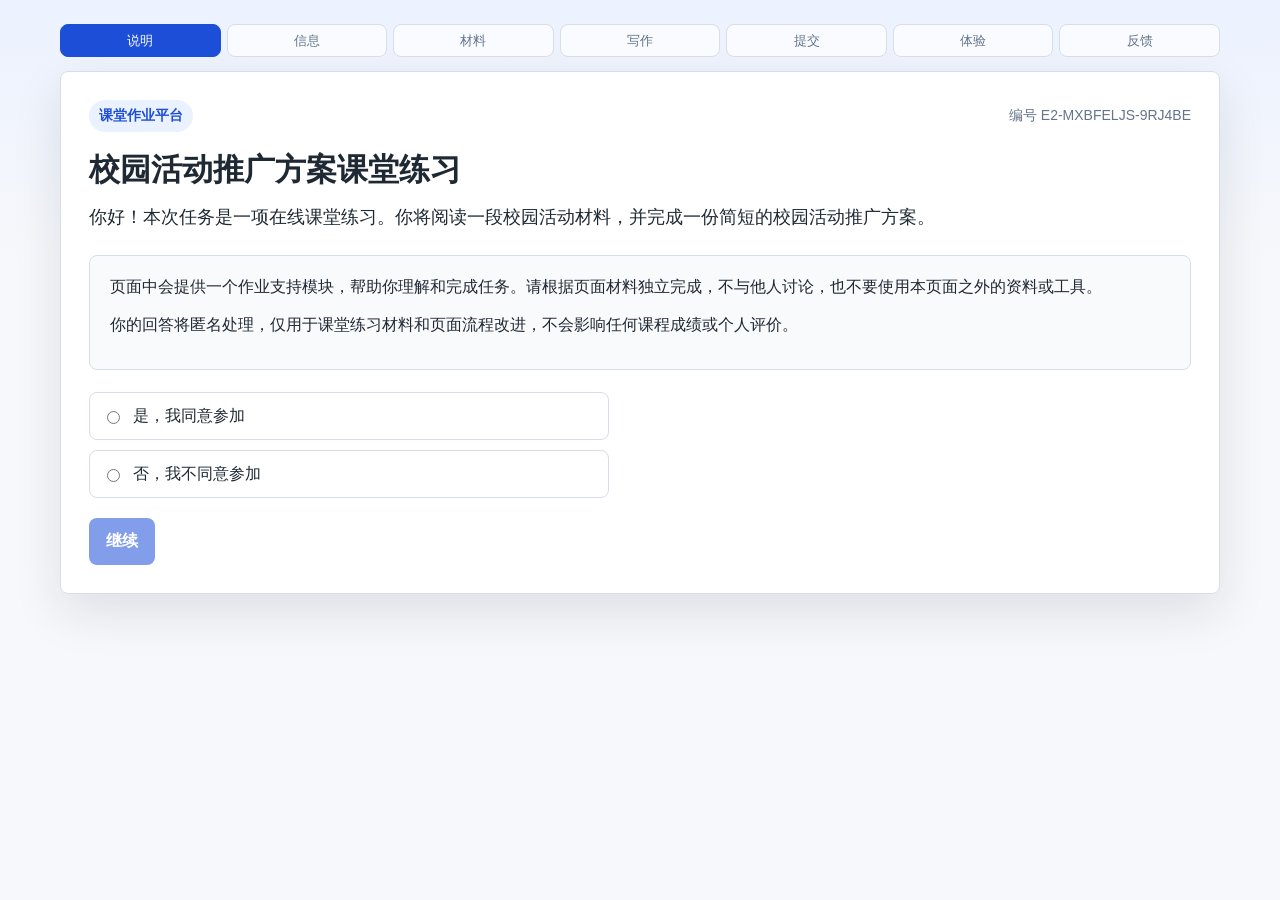
==== experiment2-absorption-static/index.html @ 51a8e1a7 "Add absorption experiment static page" ====
<!doctype html>
<html lang="zh-CN">
  <head>
    <meta charset="utf-8" />
    <meta name="viewport" content="width=device-width, initial-scale=1" />
    <title>校园活动推广方案课堂练习</title>
    <link rel="stylesheet" href="./styles.css" />
  </head>
  <body>
    <main class="app-shell">
      <nav class="progress-strip" aria-label="练习进度">
        <span data-step="consent" class="active">说明</span>
        <span data-step="profile">信息</span>
        <span data-step="task">材料</span>
        <span data-step="writing">写作</span>
        <span data-step="choice">提交</span>
        <span data-step="mediator">体验</span>
        <span data-step="posttest">反馈</span>
      </nav>

      <section id="screen-consent" class="screen active" aria-labelledby="consent-title">
        <div class="topline">
          <span class="badge">课堂作业平台</span>
          <span id="participant-label" class="muted"></span>
        </div>
        <h1 id="consent-title">校园活动推广方案课堂练习</h1>
        <p class="lead">
          你好！本次任务是一项在线课堂练习。你将阅读一段校园活动材料，并完成一份简短的校园活动推广方案。
        </p>
        <div class="notice">
          <p>页面中会提供一个作业支持模块，帮助你理解和完成任务。请根据页面材料独立完成，不与他人讨论，也不要使用本页面之外的资料或工具。</p>
          <p>你的回答将匿名处理，仅用于课堂练习材料和页面流程改进，不会影响任何课程成绩或个人评价。</p>
        </div>
        <div class="choice-list" role="radiogroup" aria-labelledby="consent-title">
          <label class="option-row">
            <input type="radio" name="consent" value="yes" />
            <span>是，我同意参加</span>
          </label>
          <label class="option-row">
            <input type="radio" name="consent" value="no" />
            <span>否，我不同意参加</span>
          </label>
        </div>
        <div class="button-row">
          <button id="btn-consent" class="primary" type="button" disabled>继续</button>
        </div>
      </section>

      <section id="screen-profile" class="screen" aria-labelledby="profile-title">
        <div class="topline">
          <span class="badge">前置信息</span>
          <span class="muted">请按实际情况作答</span>
        </div>
        <h1 id="profile-title">开始前，请填写以下信息</h1>
        <form id="profile-form" class="form-grid"></form>
        <div class="button-row">
          <button id="btn-profile-next" class="primary" type="button">进入材料页</button>
        </div>
      </section>

      <section id="screen-task" class="screen" aria-labelledby="task-title">
        <div class="topline">
          <span class="badge">作业材料</span>
          <span id="condition-label" class="muted"></span>
        </div>
        <h1 id="task-title">校园社团活动推广方案</h1>
        <div class="split-layout">
          <article class="material-panel">
            <h2>共同材料</h2>
            <p>
              学校某公益社团计划在下个月举办一次“旧物交换与环保市集”活动。活动希望鼓励学生把闲置书籍、文具、小家电、衣物等带到现场交换或捐赠，减少浪费，也帮助同学获得需要的物品。活动地点计划设在大学生活动中心广场，时间为周六下午。
            </p>
            <p>
              目前社团成员担心活动知晓度不高、参与人数不足，也担心同学觉得旧物交换麻烦、不愿意提前准备物品。社团希望设计一份校园推广方案，吸引更多学生了解、报名并参与活动。
            </p>
          </article>
          <aside class="requirements-panel">
            <h2>作业要求</h2>
            <ul>
              <li>正式写作时间为 <strong id="main-duration-label">15 分钟</strong>。</li>
              <li>建议字数为 300-450 字。</li>
              <li>方案应包括：目标参与者、一个活动主题或核心创意、两项具体推广方式、一项提高参与意愿的设计。</li>
              <li>只要四个部分均有作答，即视为完成基本任务。</li>
            </ul>
          </aside>
        </div>
        <div class="button-row">
          <button id="btn-task-next" class="primary" type="button">开始正式作业</button>
        </div>
      </section>

      <section id="screen-writing" class="screen writing-screen" aria-labelledby="writing-title">
        <div class="topline fixed-topline">
          <span class="badge">正式作业</span>
          <span id="timer-main" class="timer">12:00</span>
        </div>
        <h1 id="writing-title">请完成校园活动推广方案</h1>
        <p class="compact-hint">请在下方输入你的推广方案。达到基本要求后，可以提前点击“完成正式作业”。</p>
        <div class="writing-layout">
          <aside id="support-sidebar" class="support-sidebar" aria-label="作业支持模块"></aside>
          <div class="editor-wrap">
            <label for="report-editor">校园活动推广方案正文</label>
            <div class="structure-note">请包括：目标参与者、活动主题或核心创意、两项具体推广方式、一项提高参与意愿的设计。</div>
            <textarea id="report-editor" spellcheck="false" placeholder="请在这里输入你的校园活动推广方案..."></textarea>
            <div class="editor-meta">
              <span id="word-count">0 字</span>
              <span id="save-status">正在记录作答过程</span>
              <button id="btn-finish-writing" class="small-button" type="button">完成正式作业</button>
            </div>
          </div>
        </div>
      </section>

      <section id="screen-mediator" class="screen" aria-labelledby="mediator-title">
        <div class="topline">
          <span class="badge">课堂练习体验评价</span>
          <span class="muted">请根据刚才的真实感受作答</span>
        </div>
        <h1 id="mediator-title">请评价刚才的任务体验</h1>
        <p class="lead">以下题项均为 1-7 分，1 = 非常不同意，7 = 非常同意。</p>
        <form id="mediator-form"></form>
        <div class="button-row">
          <button id="btn-mediator-next" class="primary" type="button">继续</button>
        </div>
      </section>

      <section id="screen-choice" class="screen" aria-labelledby="choice-title">
        <div class="topline">
          <span class="badge">提交选择</span>
          <span class="muted">是否继续完善由你决定</span>
        </div>
        <h1 id="choice-title">你现在希望如何处理这份方案？</h1>
        <form id="choice-form">
          <div class="choice-list">
            <label class="option-row" for="choice-submit-now">
              <input id="choice-submit-now" type="radio" name="choice_decision" value="submit_now" required />
              <span>直接提交</span>
            </label>
            <label class="option-row" for="choice-continue">
              <input id="choice-continue" type="radio" name="choice_decision" value="continue" required />
              <span>继续完善</span>
            </label>
          </div>
          <div class="button-row">
            <button id="btn-choice-submit" class="primary" type="button">提交选择</button>
          </div>
        </form>
      </section>

      <section id="screen-extra" class="screen writing-screen" aria-labelledby="extra-title">
        <div class="topline fixed-topline">
          <span class="badge">继续完善方案</span>
          <span id="timer-extra" class="timer">05:00</span>
        </div>
        <h1 id="extra-title">你可以继续自查和完善方案</h1>
        <p class="compact-hint">继续完善最多 5 分钟。你也可以提前提交。</p>
        <div class="writing-layout">
          <aside id="extra-sidebar" class="support-sidebar" aria-label="作业支持模块"></aside>
          <div class="editor-wrap">
            <label for="extra-editor">校园活动推广方案正文</label>
            <textarea id="extra-editor" spellcheck="false"></textarea>
            <div class="editor-meta">
              <span id="extra-word-count">0 字</span>
              <button id="btn-finish-extra" class="small-button" type="button">提交方案</button>
            </div>
          </div>
        </div>
      </section>

      <section id="screen-posttest" class="screen" aria-labelledby="posttest-title">
        <div class="topline">
          <span class="badge">课堂作业材料评价</span>
          <span class="muted">最后一组题项</span>
        </div>
        <h1 id="posttest-title">请评价刚才看到和使用的作业材料</h1>
        <p class="lead">以下题项均为 1-7 分，1 = 非常不同意，7 = 非常同意。</p>
        <form id="posttest-form"></form>
        <div class="button-row">
          <button id="btn-posttest-submit" class="primary" type="button">提交反馈</button>
        </div>
      </section>

      <section id="screen-finish" class="screen" aria-labelledby="finish-title">
        <div class="topline">
          <span class="badge">作业已提交</span>
          <span class="muted">感谢完成</span>
        </div>
        <h1 id="finish-title">感谢你的参与！你的回答已提交。</h1>
        <div id="submission-panel" class="submission-panel pending" role="status" aria-live="polite">
          <h2 id="submission-title">正在提交数据</h2>
          <p id="submission-message">请不要关闭页面，系统正在保存你的作答记录。</p>
        </div>
        <div class="button-row">
          <button id="btn-retry-submit" class="secondary hidden" type="button">重新提交</button>
        </div>
      </section>

      <section id="screen-decline" class="screen" aria-labelledby="decline-title">
        <div class="topline">
          <span class="badge">已退出</span>
        </div>
        <h1 id="decline-title">你已选择不参加本次课堂练习</h1>
        <p class="lead">页面将不会继续记录作答内容。感谢你的阅读。</p>
      </section>
    </main>

    <script src="./config.js"></script>
    <script src="./app.js"></script>
  </body>
</html>
---- experiment2-absorption-static/styles.css ----
:root {
  --ink: #1f2933;
  --muted: #64748b;
  --line: #d8dee8;
  --paper: #f7f8fb;
  --panel: #ffffff;
  --blue: #1d4ed8;
  --blue-soft: #eaf1ff;
  --green: #047857;
  --green-soft: #e9f7f0;
  --amber: #9a6700;
  --amber-soft: #fff4d6;
  --rose: #be123c;
  --shadow: 0 18px 50px rgba(15, 23, 42, 0.11);
}

* {
  box-sizing: border-box;
}

html,
body {
  min-height: 100%;
}

body {
  margin: 0;
  color: var(--ink);
  background:
    linear-gradient(180deg, rgba(234, 241, 255, 0.9), rgba(247, 248, 251, 0.98) 260px),
    var(--paper);
  font-family:
    -apple-system, BlinkMacSystemFont, "Segoe UI", "Microsoft YaHei", "PingFang SC",
    Arial, sans-serif;
  line-height: 1.65;
  overflow-x: hidden;
}

button,
textarea,
input,
select {
  font: inherit;
}

.app-shell {
  width: calc(100vw - 32px);
  max-width: 1160px;
  margin: 0 auto;
  padding: 24px 0 48px;
}

.progress-strip {
  display: grid;
  grid-template-columns: repeat(7, minmax(0, 1fr));
  gap: 6px;
  margin-bottom: 14px;
}

.progress-strip span {
  min-height: 30px;
  padding: 5px 8px;
  border: 1px solid var(--line);
  border-radius: 8px;
  color: var(--muted);
  background: rgba(255, 255, 255, 0.72);
  font-size: 13px;
  text-align: center;
}

.progress-strip span.active,
.progress-strip span.done {
  color: #fff;
  border-color: var(--blue);
  background: var(--blue);
}

.progress-strip span.done {
  border-color: var(--green);
  background: var(--green);
}

.screen {
  display: none;
  padding: 28px;
  border: 1px solid var(--line);
  border-radius: 8px;
  background: var(--panel);
  box-shadow: var(--shadow);
}

.screen.active {
  display: block;
}

.topline {
  display: flex;
  justify-content: space-between;
  align-items: center;
  gap: 16px;
  margin-bottom: 18px;
}

.fixed-topline {
  position: sticky;
  top: 0;
  z-index: 5;
  margin: -28px -28px 20px;
  padding: 14px 28px;
  border-bottom: 1px solid var(--line);
  background: rgba(255, 255, 255, 0.96);
  backdrop-filter: blur(8px);
}

.badge {
  display: inline-flex;
  align-items: center;
  min-height: 30px;
  padding: 4px 10px;
  border-radius: 999px;
  color: var(--blue);
  background: var(--blue-soft);
  font-size: 14px;
  font-weight: 800;
}

.muted {
  color: var(--muted);
  font-size: 14px;
}

h1 {
  margin: 0 0 14px;
  font-size: 31px;
  line-height: 1.28;
  letter-spacing: 0;
  overflow-wrap: anywhere;
}

h2 {
  margin: 0 0 10px;
  font-size: 18px;
  letter-spacing: 0;
}

p {
  margin: 0 0 12px;
  overflow-wrap: anywhere;
  word-break: break-word;
}

li,
label,
.muted,
.structure-note,
.support-output {
  overflow-wrap: anywhere;
  word-break: break-word;
}

.lead {
  max-width: 860px;
  font-size: 18px;
}

.notice,
.material-panel,
.requirements-panel,
.structure-note {
  border: 1px solid var(--line);
  border-radius: 8px;
  background: #f8fafc;
}

.notice {
  margin: 22px 0;
  padding: 18px 20px;
}

.split-layout {
  display: grid;
  grid-template-columns: minmax(0, 1fr) 360px;
  gap: 18px;
  align-items: start;
  margin-top: 18px;
}

.material-panel,
.requirements-panel {
  padding: 18px 20px;
}

.requirements-panel ul,
.support-sidebar ul {
  margin: 0;
  padding-left: 22px;
}

.choice-list {
  display: grid;
  gap: 10px;
  max-width: 520px;
  margin: 20px 0;
}

.option-row {
  display: flex;
  align-items: center;
  gap: 10px;
  min-height: 48px;
  padding: 10px 12px;
  border: 1px solid var(--line);
  border-radius: 8px;
  background: #fff;
  cursor: pointer;
}

.option-row:has(input:checked) {
  border-color: var(--blue);
  box-shadow: 0 0 0 3px rgba(29, 78, 216, 0.12);
}

.button-row {
  display: flex;
  flex-wrap: wrap;
  gap: 12px;
  margin-top: 20px;
}

button {
  min-height: 42px;
  border: 1px solid transparent;
  border-radius: 8px;
  padding: 9px 16px;
  cursor: pointer;
  font-weight: 800;
}

button:disabled {
  cursor: not-allowed;
  opacity: 0.55;
}

.primary {
  color: #fff;
  background: var(--blue);
}

.primary:hover:not(:disabled) {
  background: #1e40af;
}

.secondary {
  color: var(--ink);
  border-color: var(--line);
  background: #fff;
}

.secondary:hover:not(:disabled) {
  background: #f2f6fb;
}

.small-button {
  min-height: 36px;
  padding: 7px 12px;
  color: #fff;
  background: var(--green);
}

.form-grid {
  display: grid;
  grid-template-columns: repeat(2, minmax(0, 1fr));
  gap: 16px;
  margin-top: 20px;
}

.field-row {
  display: grid;
  gap: 8px;
}

.field-row.full {
  grid-column: 1 / -1;
}

.field-row label,
.editor-wrap label {
  font-weight: 800;
}

.field-row input,
.field-row select,
.field-row textarea {
  min-height: 42px;
  border: 1px solid var(--line);
  border-radius: 8px;
  padding: 8px 10px;
  color: var(--ink);
  background: #fff;
  outline: none;
}

.field-row input:focus,
.field-row select:focus,
textarea:focus {
  border-color: var(--blue);
  box-shadow: 0 0 0 3px rgba(29, 78, 216, 0.12);
}

.writing-layout {
  display: grid;
  grid-template-columns: 330px minmax(0, 1fr);
  gap: 18px;
  align-items: start;
}

.support-sidebar {
  max-height: calc(100vh - 160px);
  overflow: auto;
  padding: 16px;
  border: 1px solid var(--line);
  border-radius: 8px;
  background: #fff;
}

.support-sidebar h2 {
  color: var(--blue);
}

.support-intro {
  color: var(--muted);
}

.support-block {
  margin-top: 14px;
  padding-top: 14px;
  border-top: 1px solid var(--line);
}

.support-block h3 {
  margin: 0 0 8px;
  font-size: 15px;
}

.support-button-list {
  display: grid;
  gap: 8px;
}

.support-button {
  width: 100%;
  min-height: 40px;
  padding: 8px 10px;
  color: var(--ink);
  text-align: left;
  border-color: var(--line);
  background: #f8fafc;
}

.support-button:hover {
  border-color: #bfdbfe;
  background: var(--blue-soft);
}

.support-output {
  display: none;
  margin-top: 8px;
  padding: 12px;
  border: 1px solid #bfdbfe;
  border-radius: 8px;
  background: #eff6ff;
  font-size: 14px;
}

.support-output.show {
  display: block;
}

.editor-wrap {
  display: grid;
  gap: 8px;
}

.structure-note {
  padding: 10px 12px;
  color: #3f4a5a;
  font-size: 14px;
}

textarea {
  width: 100%;
  min-height: 430px;
  resize: vertical;
  border: 1px solid var(--line);
  border-radius: 8px;
  padding: 14px;
  color: var(--ink);
  background: #fff;
  outline: none;
}

.editor-meta {
  display: flex;
  justify-content: space-between;
  align-items: center;
  min-height: 38px;
  gap: 12px;
  color: var(--muted);
}

.timer {
  color: var(--rose);
  font-variant-numeric: tabular-nums;
  font-size: 24px;
  font-weight: 900;
}

.compact-hint {
  margin-top: -6px;
  color: var(--muted);
}

.question-block {
  padding: 18px 0;
  border-bottom: 1px solid var(--line);
}

.question-title {
  margin-bottom: 10px;
  font-weight: 800;
}

.likert-row {
  display: grid;
  grid-template-columns: repeat(7, minmax(38px, 1fr));
  gap: 8px;
}

.likert-row label {
  display: flex;
  align-items: center;
  justify-content: center;
  gap: 6px;
  min-height: 40px;
  border: 1px solid var(--line);
  border-radius: 8px;
  background: #fff;
  cursor: pointer;
}

.likert-row input {
  position: static;
  width: 16px;
  height: 16px;
  margin: 0;
  opacity: 1;
  accent-color: var(--blue);
}

.likert-row label:has(input:checked) {
  color: #fff;
  border-color: var(--blue);
  background: var(--blue);
}

.likert-row label:has(input:checked) input {
  accent-color: #fff;
}

.scale-note {
  display: flex;
  justify-content: space-between;
  gap: 12px;
  margin-top: 8px;
  color: var(--muted);
  font-size: 13px;
}

.subsection-title {
  margin: 26px 0 2px;
  color: var(--amber);
  font-size: 16px;
  font-weight: 900;
}

.data-preview {
  margin-top: 18px;
  min-height: 260px;
  font-family: Consolas, "Courier New", monospace;
  font-size: 13px;
}

.submission-panel {
  margin: 22px 0;
  padding: 18px 20px;
  border: 1px solid var(--line);
  border-radius: 8px;
  background: #f8fafc;
}

.submission-panel h2 {
  margin-bottom: 6px;
}

.submission-panel.pending {
  border-color: #bfdbfe;
  background: #eff6ff;
}

.submission-panel.success {
  border-color: #bbf7d0;
  background: var(--green-soft);
}

.submission-panel.error {
  border-color: #fecdd3;
  background: #fff1f2;
}

.hidden {
  display: none !important;
}

@media (max-width: 900px) {
  .app-shell {
    width: calc(100vw - 12px);
    max-width: 760px;
    padding: 10px 0 32px;
  }

  .progress-strip {
    grid-template-columns: repeat(3, minmax(0, 1fr));
  }

  .screen {
    padding: 14px;
  }

  .fixed-topline {
    margin: -14px -14px 16px;
    padding: 12px 14px;
  }

  h1 {
    font-size: 23px;
  }

  .lead {
    font-size: 16px;
  }

  .split-layout,
  .writing-layout,
  .form-grid {
    grid-template-columns: 1fr;
  }

  .support-sidebar {
    max-height: none;
  }

  .editor-meta,
  .topline {
    align-items: flex-start;
    flex-direction: column;
  }

  .likert-row {
    grid-template-columns: repeat(7, minmax(30px, 1fr));
    gap: 5px;
  }
}
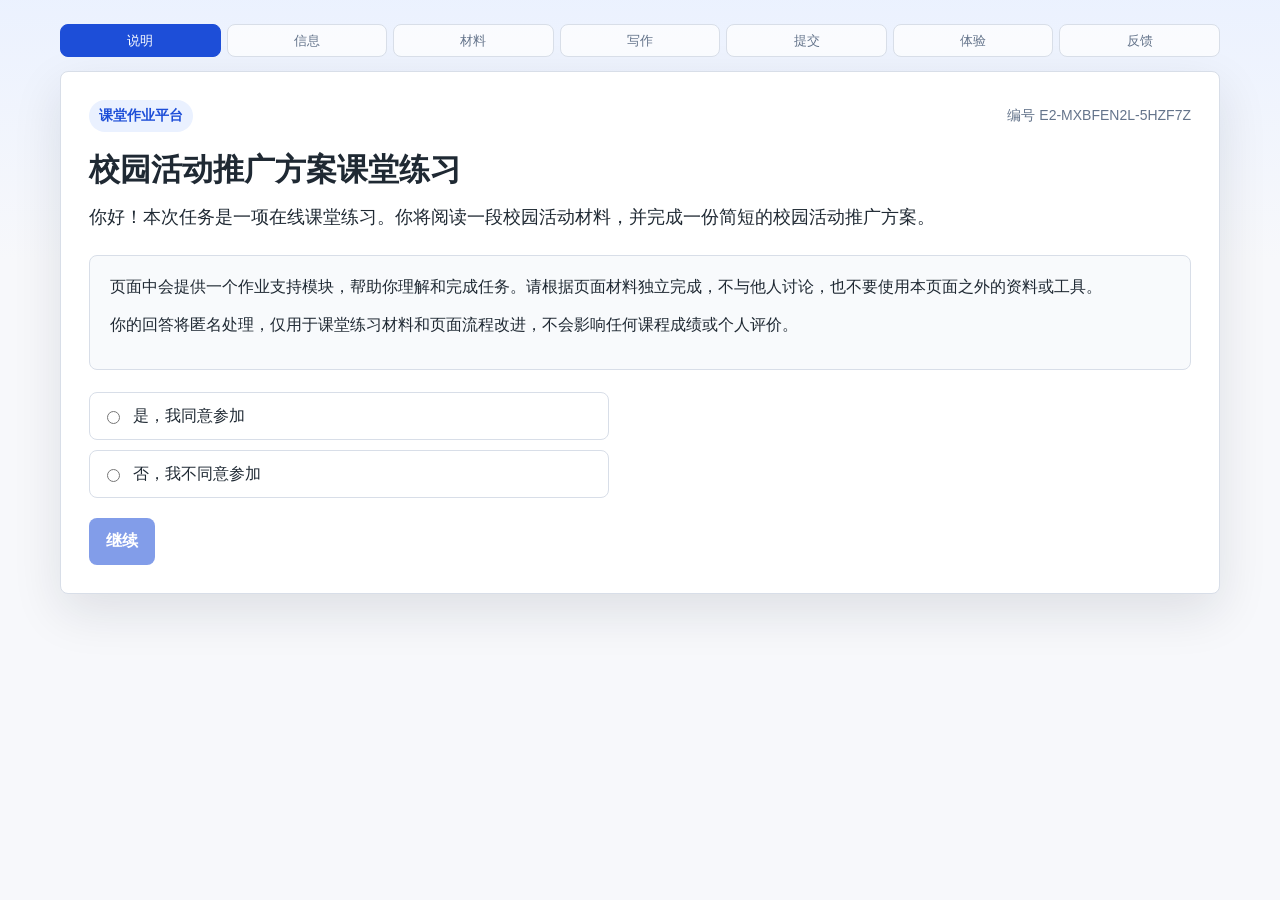
==== commit 02cd79ad: "Sync absorption experiment materials and page" ====
--- a/experiment2-absorption-static/index.html
+++ b/experiment2-absorption-static/index.html
@@ -99,6 +99,18 @@
         <div class="writing-layout">
           <aside id="support-sidebar" class="support-sidebar" aria-label="作业支持模块"></aside>
           <div class="editor-wrap">
+            <article class="writing-material-panel material-panel" aria-label="正式作业材料">
+              <h2>作业材料</h2>
+              <p>
+                学校某公益社团计划在下个月举办一次“旧物交换与环保市集”活动。活动希望鼓励学生把闲置书籍、文具、小家电、衣物等带到现场交换或捐赠，减少浪费，也帮助同学获得需要的物品。活动地点计划设在大学生活动中心广场，时间为周六下午。
+              </p>
+              <p>
+                目前社团成员担心活动知晓度不高、参与人数不足，也担心同学觉得旧物交换麻烦、不愿意提前准备物品。社团希望设计一份校园推广方案，吸引更多学生了解、报名并参与活动。
+              </p>
+              <p class="material-requirement">
+                方案应包括：目标参与者、一个活动主题或核心创意、两项具体推广方式、一项提高参与意愿的设计。
+              </p>
+            </article>
             <label for="report-editor">校园活动推广方案正文</label>
             <div class="structure-note">请包括：目标参与者、活动主题或核心创意、两项具体推广方式、一项提高参与意愿的设计。</div>
             <textarea id="report-editor" spellcheck="false" placeholder="请在这里输入你的校园活动推广方案..."></textarea>
--- a/experiment2-absorption-static/styles.css
+++ b/experiment2-absorption-static/styles.css
@@ -190,6 +190,19 @@
   padding: 18px 20px;
 }
 
+.writing-material-panel {
+  padding: 14px 16px;
+}
+
+.writing-material-panel h2 {
+  font-size: 17px;
+}
+
+.material-requirement {
+  margin-bottom: 0;
+  font-weight: 700;
+}
+
 .requirements-panel ul,
 .support-sidebar ul {
   margin: 0;
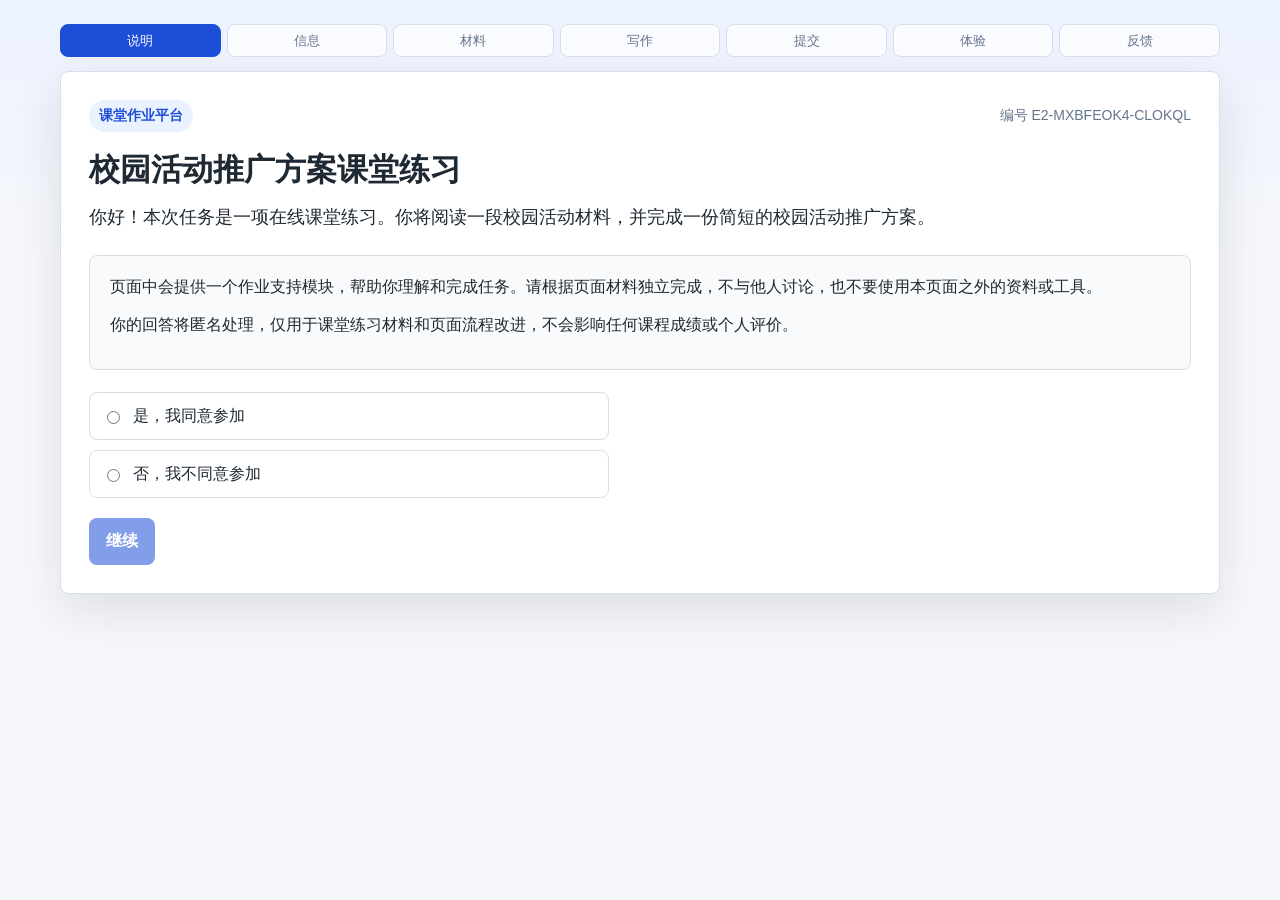
==== commit 2af03df0: "Add student ID credit registration" ====
--- a/experiment2-absorption-static/index.html
+++ b/experiment2-absorption-static/index.html
@@ -205,6 +205,16 @@
         <div class="button-row">
           <button id="btn-retry-submit" class="secondary hidden" type="button">重新提交</button>
         </div>
+        <div class="credit-panel">
+          <h2>学分登记</h2>
+          <p>如需记录课堂参与学分，请填写学号。学号仅用于学分核对，不进入实验分析数据。</p>
+          <div class="credit-form">
+            <label for="student-id">学号</label>
+            <input id="student-id" name="student_id" type="text" inputmode="numeric" autocomplete="off" />
+            <button id="btn-credit-submit" class="primary" type="button">提交学号</button>
+          </div>
+          <p id="credit-message" class="credit-message" role="status" aria-live="polite"></p>
+        </div>
       </section>
 
       <section id="screen-decline" class="screen" aria-labelledby="decline-title">
--- a/experiment2-absorption-static/styles.css
+++ b/experiment2-absorption-static/styles.css
@@ -375,6 +375,11 @@
   background: var(--blue-soft);
 }
 
+.support-button.is-open {
+  border-color: var(--blue);
+  background: #dbeafe;
+}
+
 .support-output {
   display: none;
   margin-top: 8px;
@@ -530,6 +535,56 @@
   background: #fff1f2;
 }
 
+.credit-panel {
+  margin-top: 20px;
+  padding: 18px 20px;
+  border: 1px solid var(--line);
+  border-radius: 8px;
+  background: #fff;
+}
+
+.credit-panel p {
+  color: var(--muted);
+}
+
+.credit-form {
+  display: grid;
+  grid-template-columns: minmax(0, 1fr) auto;
+  gap: 10px;
+  align-items: end;
+  max-width: 520px;
+}
+
+.credit-form label {
+  grid-column: 1 / -1;
+  font-weight: 800;
+}
+
+.credit-form input {
+  min-height: 44px;
+  border: 1px solid var(--line);
+  border-radius: 8px;
+  padding: 10px 12px;
+  font: inherit;
+}
+
+.credit-message {
+  margin-top: 10px;
+  font-weight: 700;
+}
+
+.credit-message.success {
+  color: #047857;
+}
+
+.credit-message.error {
+  color: var(--rose);
+}
+
+.credit-message.pending {
+  color: var(--muted);
+}
+
 .hidden {
   display: none !important;
 }
@@ -573,11 +628,16 @@
   }
 
   .editor-meta,
+  .credit-form,
   .topline {
     align-items: flex-start;
     flex-direction: column;
   }
 
+  .credit-form {
+    grid-template-columns: 1fr;
+  }
+
   .likert-row {
     grid-template-columns: repeat(7, minmax(30px, 1fr));
     gap: 5px;
